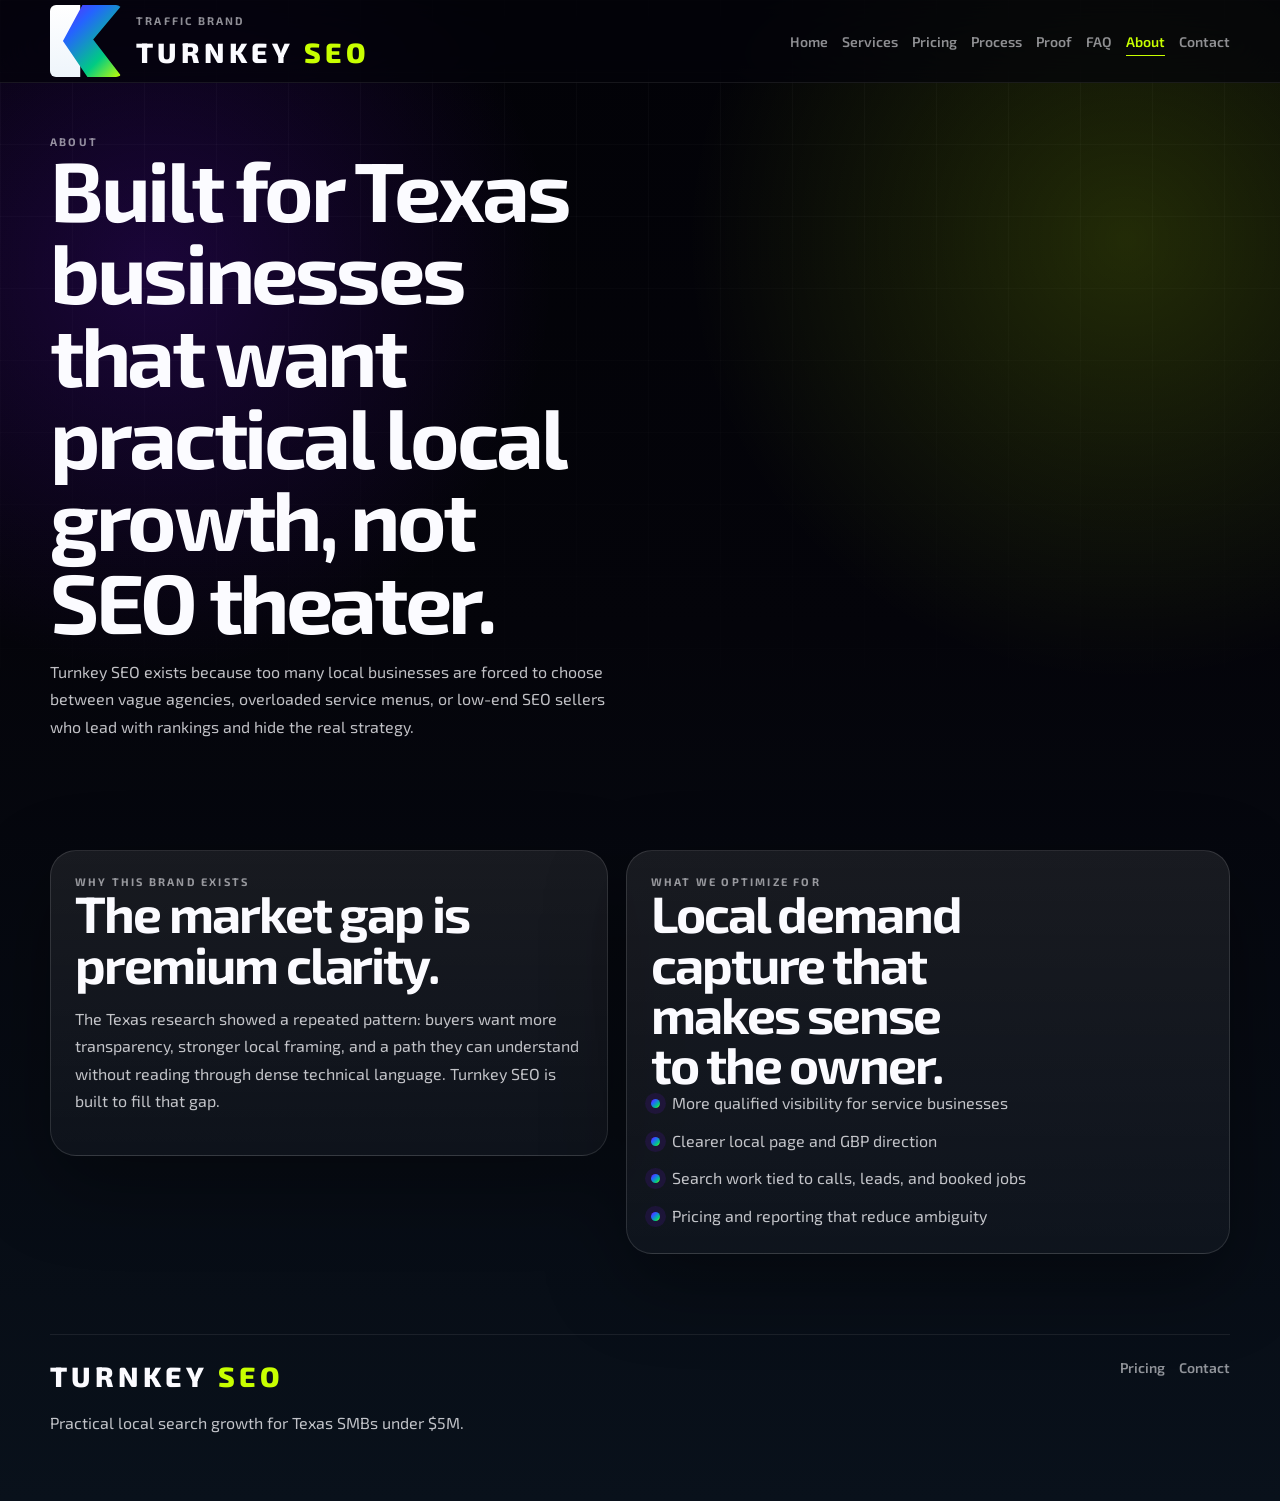
==== about.html @ 5b0d5685 "Expand Turnkey SEO into full research-informed site" ====
<!DOCTYPE html>
<html lang="en">
<head><meta charset="UTF-8"><meta name="viewport" content="width=device-width, initial-scale=1.0"><title>About Turnkey SEO | Built for Texas SMB Growth</title><meta name="description" content="About Turnkey SEO and the local-growth positioning behind its Texas SMB offer."><link rel="preconnect" href="https://fonts.googleapis.com"><link rel="preconnect" href="https://fonts.gstatic.com" crossorigin><link href="https://fonts.googleapis.com/css2?family=Exo+2:wght@300;400;500;600;700;800;900&display=swap" rel="stylesheet"><link rel="stylesheet" href="./styles.css"></head>
<body><div class="page-grid" aria-hidden="true"></div><header class="topbar"><div class="shell topbar-inner"><a class="brand" href="./index.html"><span class="logo-mark"></span><span class="brand-copy"><span class="eyebrow">Traffic Brand</span><span class="wordmark">Turnkey <span>SEO</span></span></span></a><nav class="nav-links"><a href="./index.html">Home</a><a href="./services.html">Services</a><a href="./pricing.html">Pricing</a><a href="./process.html">Process</a><a href="./proof.html">Proof</a><a href="./faq.html">FAQ</a><a class="active" href="./about.html">About</a><a href="./contact.html">Contact</a></nav></div></header>
<main class="shell"><section class="hero hero-compact"><div class="page-intro"><div class="eyebrow">About</div><h1>Built for Texas businesses that want practical local growth, not SEO theater.</h1><p>Turnkey SEO exists because too many local businesses are forced to choose between vague agencies, overloaded service menus, or low-end SEO sellers who lead with rankings and hide the real strategy.</p></div></section><section class="section split"><article class="card"><div class="eyebrow">Why This Brand Exists</div><h2>The market gap is premium clarity.</h2><p>The Texas research showed a repeated pattern: buyers want more transparency, stronger local framing, and a path they can understand without reading through dense technical language. Turnkey SEO is built to fill that gap.</p></article><article class="card"><div class="eyebrow">What We Optimize For</div><h2>Local demand capture that makes sense to the owner.</h2><ul class="check-list"><li>More qualified visibility for service businesses</li><li>Clearer local page and GBP direction</li><li>Search work tied to calls, leads, and booked jobs</li><li>Pricing and reporting that reduce ambiguity</li></ul></article></section></main>
<footer class="foot"><div class="shell foot-shell"><div><div class="wordmark">Turnkey <span>SEO</span></div><p>Practical local search growth for Texas SMBs under $5M.</p></div><div class="foot-links"><a href="./pricing.html">Pricing</a><a href="./contact.html">Contact</a></div></div></footer></body></html>
---- styles.css ----
:root {
  --bg: #04040a;
  --bg-soft: #0b0d17;
  --surface: rgba(11, 10, 19, 0.86);
  --surface-strong: rgba(15, 16, 27, 0.94);
  --border: rgba(255, 255, 255, 0.12);
  --text: #fbfbff;
  --text-soft: rgba(251, 251, 255, 0.76);
  --text-muted: rgba(251, 251, 255, 0.56);
  --accent: #7a11ff;
  --accent-2: #2563ff;
  --accent-3: #c8ff00;
  --gradient: linear-gradient(135deg, #7a11ff 0%, #2563ff 34%, #00cb83 72%, #c8ff00 100%);
  --gradient-soft: linear-gradient(180deg, rgba(255, 255, 255, 0.08), rgba(255, 255, 255, 0.03));
  --shadow: 0 28px 80px rgba(0, 0, 0, 0.36);
  --radius-xl: 32px;
  --radius-lg: 24px;
  --radius-md: 18px;
  --shell: min(1180px, calc(100% - 32px));
}

*,
*::before,
*::after { box-sizing: border-box; }
html { scroll-behavior: smooth; }
body {
  margin: 0;
  font-family: "Exo 2", sans-serif;
  color: var(--text);
  background:
    radial-gradient(circle at 12% 18%, rgba(122, 17, 255, 0.2), transparent 24%),
    radial-gradient(circle at 88% 16%, rgba(200, 255, 0, 0.16), transparent 26%),
    linear-gradient(180deg, #020207 0%, #04040a 42%, #09111b 100%);
  overflow-x: hidden;
}
a { color: inherit; text-decoration: none; }
button,input,select,textarea { font: inherit; }
.page-grid {
  position: fixed; inset: 0; pointer-events: none; z-index: -2;
  background-image: linear-gradient(rgba(255,255,255,.04) 1px, transparent 1px), linear-gradient(90deg, rgba(255,255,255,.04) 1px, transparent 1px);
  background-size: 72px 72px; mask-image: linear-gradient(180deg, rgba(0,0,0,.78), transparent 92%);
}
.shell { width: var(--shell); margin: 0 auto; }
.topbar { position: sticky; top: 0; z-index: 20; backdrop-filter: blur(20px); background: rgba(4,4,10,.72); border-bottom: 1px solid rgba(255,255,255,.08); }
.topbar-inner,.brand,.nav-links,.button-row,.pill-row,.proof-strip,.foot-links,.cta-row,.pricing-summary { display: flex; align-items: center; gap: 14px; flex-wrap: wrap; }
.topbar-inner { justify-content: space-between; min-height: 82px; }
.brand-copy,.section-heading,.hero-copy,.hero-panel,.stack { display: grid; gap: 8px; }
.eyebrow { font-size: 11px; font-weight: 700; letter-spacing: .2em; text-transform: uppercase; color: var(--text-muted); }
.wordmark { font-size: 28px; font-weight: 800; letter-spacing: .16em; text-transform: uppercase; }
.wordmark span,.nav-links a.active,.inline-link,.price-range strong,.estimate-output strong { color: var(--accent-3); }
.logo-mark { width: 72px; height: 72px; position: relative; display: inline-block; }
.logo-mark::before,.logo-mark::after { content: ""; position: absolute; inset: 0; }
.logo-mark::before { clip-path: polygon(0 0, 42% 0, 42% 100%, 0 100%); background: linear-gradient(180deg, #fff, #eef5fb); border-radius: 6px; }
.logo-mark::after { clip-path: polygon(45% 0, 100% 0, 60% 48%, 100% 100%, 52% 100%, 18% 50%); background: var(--gradient); border-radius: 6px; }
.logo-mark.large { width: 118px; height: 118px; }
.nav-links a,.foot-links a { font-size: 14px; font-weight: 600; color: var(--text-muted); transition: color .22s ease; }
.nav-links a:hover,.foot-links a:hover { color: var(--text); }
.nav-links a.active { text-decoration: underline; text-underline-offset: 8px; }
.hero,.section { padding: 52px 0 80px; }
.hero { display: grid; grid-template-columns: minmax(0,1.02fr) minmax(340px,.98fr); gap: 24px; align-items: center; }
h1,h2,h3 { margin: 0; letter-spacing: -.04em; line-height: .98; text-wrap: balance; }
h1 { font-size: clamp(42px, 7vw, 84px); max-width: 11ch; }
h2 { font-size: clamp(30px, 4vw, 54px); max-width: 13ch; }
h3 { font-size: 24px; }
p,li { color: var(--text-soft); line-height: 1.72; }
.btn { min-height: 48px; padding: 0 22px; border-radius: 999px; border: 1px solid transparent; display: inline-flex; align-items: center; justify-content: center; font-weight: 700; transition: transform .25s ease, box-shadow .25s ease, border-color .25s ease; cursor: pointer; }
.btn:hover { transform: translateY(-2px); }
.btn-primary { background: var(--gradient); color: #071109; box-shadow: 0 16px 40px rgba(122,17,255,.24); }
.btn-secondary { background: rgba(255,255,255,.05); border-color: var(--border); }
.pill { min-height: 36px; padding: 0 14px; border-radius: 999px; border: 1px solid var(--border); background: rgba(255,255,255,.04); }
.card,.metric,.quote-card,.faq-item,.estimate-card { background: var(--gradient-soft); border: 1px solid var(--border); border-radius: 26px; box-shadow: var(--shadow); }
.hero-panel,.card,.metric,.quote-card,.estimate-card { padding: 24px; }
.hero-lockup { display: grid; grid-template-columns: auto 1fr; gap: 18px; align-items: center; margin-bottom: 18px; }
.metric-grid,.card-grid,.quote-grid,.proof-grid,.faq-grid,.service-grid { display: grid; grid-template-columns: repeat(3, minmax(0,1fr)); gap: 16px; }
.proof-grid,.faq-grid { grid-template-columns: repeat(2, minmax(0,1fr)); }
.metric strong,.price-range strong { display: block; font-size: 28px; margin: 10px 0; }
.icon { width: 42px; height: 42px; border-radius: 14px; display: grid; place-items: center; background: rgba(122,17,255,.16); border: 1px solid rgba(122,17,255,.3); margin-bottom: 14px; font-weight: 800; }
.split { display: grid; grid-template-columns: minmax(0,.96fr) minmax(0,1.04fr); gap: 18px; align-items: start; }
.list,.check-list { margin: 0; padding-left: 18px; display: grid; gap: 10px; }
.check-list { list-style: none; padding-left: 0; }
.check-list li { display: grid; grid-template-columns: auto 1fr; gap: 12px; align-items: start; }
.check-list li::before { content: ""; width: 9px; height: 9px; border-radius: 50%; background: var(--gradient); margin-top: 10px; box-shadow: 0 0 0 6px rgba(122,17,255,.12); }
.cta { justify-content: space-between; }
.proof-strip { justify-content: space-between; border-top: 1px solid rgba(255,255,255,.08); padding-top: 18px; margin-top: 20px; }
.quote-card.featured { border-color: rgba(200,255,0,.34); box-shadow: 0 24px 70px rgba(200,255,0,.08); }
.price-range { display: grid; gap: 6px; margin: 18px 0; }
.price-range small,.estimate-output small { color: var(--text-muted); }
.estimate-layout { display: grid; grid-template-columns: minmax(0,.96fr) minmax(320px,.84fr); gap: 18px; align-items: start; }
.estimate-form { display: grid; gap: 18px; }
.field-grid { display: grid; grid-template-columns: repeat(2, minmax(0,1fr)); gap: 14px; }
.field,.checkbox-group { display: grid; gap: 8px; }
label { font-size: 13px; font-weight: 600; color: var(--text); }
input,select,textarea { width: 100%; min-height: 48px; border-radius: 16px; border: 1px solid rgba(255,255,255,.14); background: rgba(255,255,255,.05); color: var(--text); padding: 12px 14px; }
textarea { min-height: 120px; resize: vertical; }
.checkbox-grid { display: grid; grid-template-columns: repeat(2, minmax(0,1fr)); gap: 10px; }
.checkbox-pill { display: flex; align-items: center; gap: 10px; padding: 12px 14px; border-radius: 16px; border: 1px solid rgba(255,255,255,.12); background: rgba(255,255,255,.04); }
.checkbox-pill input { width: auto; min-height: auto; margin: 0; }
.estimate-output { display: grid; gap: 18px; position: sticky; top: 108px; }
.estimate-figure { font-size: clamp(36px, 5vw, 52px); font-weight: 900; line-height: .94; color: var(--accent-3); }
.estimate-note,.contact-note { color: var(--text-muted); font-size: 14px; }
.faq-item { padding: 0; overflow: hidden; }
.faq-item summary { list-style: none; cursor: pointer; padding: 22px; font-weight: 700; }
.faq-item summary::-webkit-details-marker { display: none; }
.faq-item p { padding: 0 22px 22px; margin: 0; }
.hero-compact { padding-bottom: 42px; }
.page-intro { max-width: 66ch; }
.contact-card { display: grid; gap: 14px; }
.foot { padding: 0 0 48px; }
.foot-shell { border-top: 1px solid rgba(255,255,255,.08); padding-top: 24px; display: flex; justify-content: space-between; gap: 20px; align-items: flex-start; }
@media (max-width: 980px) {
  .hero,.split,.estimate-layout,.metric-grid,.card-grid,.quote-grid,.proof-grid,.faq-grid,.service-grid { grid-template-columns: 1fr; }
  .estimate-output,.topbar-inner,.cta,.foot-shell { position: static; flex-direction: column; align-items: stretch; }
}
@media (max-width: 720px) {
  :root { --shell: min(100% - 22px, 100% - 22px); }
  .hero,.section { padding: 28px 0 56px; }
  .topbar-inner { min-height: auto; padding: 14px 0; }
  .button-row,.pill-row,.nav-links,.pricing-summary { display: grid; grid-template-columns: 1fr; }
  .field-grid,.checkbox-grid { grid-template-columns: 1fr; }
  .btn { width: 100%; }
  h1 { font-size: clamp(34px, 12vw, 52px); }
  h2 { font-size: clamp(28px, 10vw, 40px); }
}
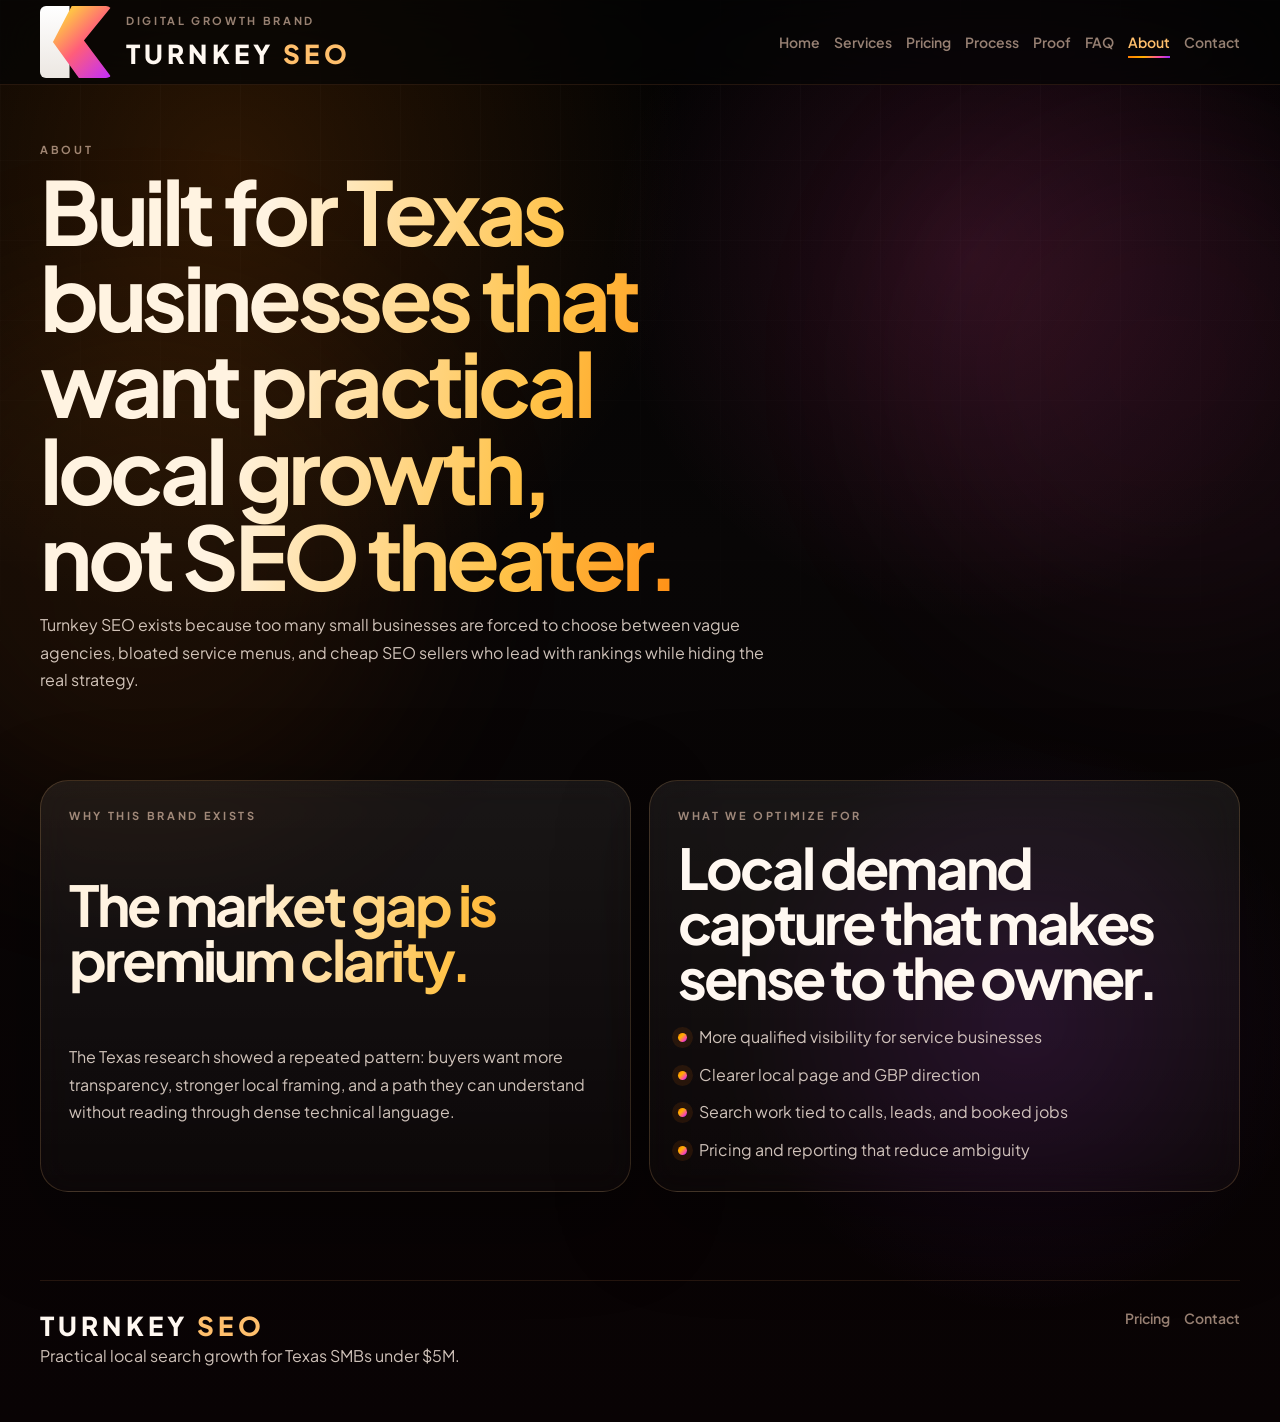
==== commit b5624123: "Redesign Turnkey SEO site experience" ====
--- a/about.html
+++ b/about.html
@@ -1,6 +1,82 @@
 <!DOCTYPE html>
 <html lang="en">
-<head><meta charset="UTF-8"><meta name="viewport" content="width=device-width, initial-scale=1.0"><title>About Turnkey SEO | Built for Texas SMB Growth</title><meta name="description" content="About Turnkey SEO and the local-growth positioning behind its Texas SMB offer."><link rel="preconnect" href="https://fonts.googleapis.com"><link rel="preconnect" href="https://fonts.gstatic.com" crossorigin><link href="https://fonts.googleapis.com/css2?family=Exo+2:wght@300;400;500;600;700;800;900&display=swap" rel="stylesheet"><link rel="stylesheet" href="./styles.css"></head>
-<body><div class="page-grid" aria-hidden="true"></div><header class="topbar"><div class="shell topbar-inner"><a class="brand" href="./index.html"><span class="logo-mark"></span><span class="brand-copy"><span class="eyebrow">Traffic Brand</span><span class="wordmark">Turnkey <span>SEO</span></span></span></a><nav class="nav-links"><a href="./index.html">Home</a><a href="./services.html">Services</a><a href="./pricing.html">Pricing</a><a href="./process.html">Process</a><a href="./proof.html">Proof</a><a href="./faq.html">FAQ</a><a class="active" href="./about.html">About</a><a href="./contact.html">Contact</a></nav></div></header>
-<main class="shell"><section class="hero hero-compact"><div class="page-intro"><div class="eyebrow">About</div><h1>Built for Texas businesses that want practical local growth, not SEO theater.</h1><p>Turnkey SEO exists because too many local businesses are forced to choose between vague agencies, overloaded service menus, or low-end SEO sellers who lead with rankings and hide the real strategy.</p></div></section><section class="section split"><article class="card"><div class="eyebrow">Why This Brand Exists</div><h2>The market gap is premium clarity.</h2><p>The Texas research showed a repeated pattern: buyers want more transparency, stronger local framing, and a path they can understand without reading through dense technical language. Turnkey SEO is built to fill that gap.</p></article><article class="card"><div class="eyebrow">What We Optimize For</div><h2>Local demand capture that makes sense to the owner.</h2><ul class="check-list"><li>More qualified visibility for service businesses</li><li>Clearer local page and GBP direction</li><li>Search work tied to calls, leads, and booked jobs</li><li>Pricing and reporting that reduce ambiguity</li></ul></article></section></main>
-<footer class="foot"><div class="shell foot-shell"><div><div class="wordmark">Turnkey <span>SEO</span></div><p>Practical local search growth for Texas SMBs under $5M.</p></div><div class="foot-links"><a href="./pricing.html">Pricing</a><a href="./contact.html">Contact</a></div></div></footer></body></html>
+<head>
+  <meta charset="UTF-8">
+  <meta name="viewport" content="width=device-width, initial-scale=1.0">
+  <title>About Turnkey SEO | Built for Texas SMB Growth</title>
+  <meta name="description" content="About Turnkey SEO and the local-growth positioning behind its Texas SMB offer.">
+  <link rel="preconnect" href="https://fonts.googleapis.com">
+  <link rel="preconnect" href="https://fonts.gstatic.com" crossorigin>
+  <link href="https://fonts.googleapis.com/css2?family=Plus+Jakarta+Sans:wght@300;400;500;600;700;800&display=swap" rel="stylesheet">
+  <link rel="stylesheet" href="./styles.css">
+</head>
+<body>
+  <div class="page-grid" aria-hidden="true"></div>
+  <header class="topbar">
+    <div class="shell topbar-inner">
+      <a class="brand" href="./index.html">
+        <span class="logo-mark" aria-hidden="true"></span>
+        <span class="brand-copy">
+          <span class="eyebrow">Digital Growth Brand</span>
+          <span class="wordmark">Turnkey <span>SEO</span></span>
+        </span>
+      </a>
+      <nav class="nav-links">
+        <a href="./index.html">Home</a>
+        <a href="./services.html">Services</a>
+        <a href="./pricing.html">Pricing</a>
+        <a href="./process.html">Process</a>
+        <a href="./proof.html">Proof</a>
+        <a href="./faq.html">FAQ</a>
+        <a class="active" href="./about.html">About</a>
+        <a href="./contact.html">Contact</a>
+      </nav>
+    </div>
+  </header>
+
+  <main class="shell">
+    <section class="hero hero-compact">
+      <div class="page-intro reveal">
+        <div class="eyebrow">About</div>
+        <h1 class="shimmer-text">Built for Texas businesses that want practical local growth, not SEO theater.</h1>
+        <p>Turnkey SEO exists because too many small businesses are forced to choose between vague agencies, bloated service menus, and cheap SEO sellers who lead with rankings while hiding the real strategy.</p>
+      </div>
+    </section>
+
+    <section class="section">
+      <div class="insight-band">
+        <article class="story-panel glow-card reveal">
+          <div class="eyebrow">Why this brand exists</div>
+          <h2 class="shimmer-text">The market gap is premium clarity.</h2>
+          <p>The Texas research showed a repeated pattern: buyers want more transparency, stronger local framing, and a path they can understand without reading through dense technical language.</p>
+        </article>
+        <article class="story-panel glow-card reveal">
+          <div class="eyebrow">What we optimize for</div>
+          <h2>Local demand capture that makes sense to the owner.</h2>
+          <ul class="check-list">
+            <li>More qualified visibility for service businesses</li>
+            <li>Clearer local page and GBP direction</li>
+            <li>Search work tied to calls, leads, and booked jobs</li>
+            <li>Pricing and reporting that reduce ambiguity</li>
+          </ul>
+        </article>
+      </div>
+    </section>
+  </main>
+
+  <footer class="foot">
+    <div class="shell foot-shell">
+      <div>
+        <div class="wordmark">Turnkey <span>SEO</span></div>
+        <p>Practical local search growth for Texas SMBs under $5M.</p>
+      </div>
+      <div class="foot-links">
+        <a href="./pricing.html">Pricing</a>
+        <a href="./contact.html">Contact</a>
+      </div>
+    </div>
+  </footer>
+
+  <script src="./app.js"></script>
+</body>
+</html>
--- a/styles.css
+++ b/styles.css
@@ -1,123 +1,975 @@
 :root {
-  --bg: #04040a;
-  --bg-soft: #0b0d17;
-  --surface: rgba(11, 10, 19, 0.86);
-  --surface-strong: rgba(15, 16, 27, 0.94);
-  --border: rgba(255, 255, 255, 0.12);
-  --text: #fbfbff;
-  --text-soft: rgba(251, 251, 255, 0.76);
-  --text-muted: rgba(251, 251, 255, 0.56);
-  --accent: #7a11ff;
-  --accent-2: #2563ff;
-  --accent-3: #c8ff00;
-  --gradient: linear-gradient(135deg, #7a11ff 0%, #2563ff 34%, #00cb83 72%, #c8ff00 100%);
-  --gradient-soft: linear-gradient(180deg, rgba(255, 255, 255, 0.08), rgba(255, 255, 255, 0.03));
-  --shadow: 0 28px 80px rgba(0, 0, 0, 0.36);
-  --radius-xl: 32px;
+  --bg: #050505;
+  --bg-soft: #0d0a08;
+  --surface: rgba(17, 11, 10, 0.78);
+  --surface-strong: rgba(23, 13, 10, 0.92);
+  --surface-soft: rgba(255, 255, 255, 0.035);
+  --border: rgba(255, 191, 122, 0.18);
+  --border-strong: rgba(255, 145, 56, 0.4);
+  --text: #fff8f1;
+  --text-soft: rgba(255, 240, 229, 0.8);
+  --text-muted: rgba(255, 219, 194, 0.58);
+  --orange: #ff7a00;
+  --gold: #ffc247;
+  --coral: #ff6a3d;
+  --pink: #ff4da6;
+  --magenta: #bf2dff;
+  --glow: rgba(255, 122, 0, 0.28);
+  --gradient-main: linear-gradient(135deg, #ff7a00 0%, #ffc247 25%, #ff5d7a 56%, #bf2dff 100%);
+  --gradient-hot: linear-gradient(135deg, #ff7a00 0%, #ffb000 38%, #ff4da6 72%, #9229ff 100%);
+  --gradient-surface: linear-gradient(180deg, rgba(255, 255, 255, 0.07), rgba(255, 255, 255, 0.02));
+  --shell: min(1200px, calc(100% - 40px));
+  --shadow: 0 28px 90px rgba(0, 0, 0, 0.38);
+  --radius-xl: 34px;
   --radius-lg: 24px;
   --radius-md: 18px;
-  --shell: min(1180px, calc(100% - 32px));
 }
 
 *,
 *::before,
-*::after { box-sizing: border-box; }
-html { scroll-behavior: smooth; }
+*::after {
+  box-sizing: border-box;
+}
+
+html {
+  scroll-behavior: smooth;
+}
+
 body {
   margin: 0;
-  font-family: "Exo 2", sans-serif;
+  font-family: "Plus Jakarta Sans", sans-serif;
   color: var(--text);
   background:
-    radial-gradient(circle at 12% 18%, rgba(122, 17, 255, 0.2), transparent 24%),
-    radial-gradient(circle at 88% 16%, rgba(200, 255, 0, 0.16), transparent 26%),
-    linear-gradient(180deg, #020207 0%, #04040a 42%, #09111b 100%);
+    radial-gradient(circle at 18% 12%, rgba(255, 122, 0, 0.16), transparent 28%),
+    radial-gradient(circle at 76% 18%, rgba(255, 77, 166, 0.14), transparent 24%),
+    radial-gradient(circle at 80% 72%, rgba(191, 45, 255, 0.12), transparent 20%),
+    linear-gradient(180deg, #020202 0%, #080606 38%, #090304 100%);
   overflow-x: hidden;
 }
-a { color: inherit; text-decoration: none; }
-button,input,select,textarea { font: inherit; }
+
+body::before,
+body::after {
+  content: "";
+  position: fixed;
+  inset: auto;
+  width: 34rem;
+  height: 34rem;
+  border-radius: 50%;
+  filter: blur(95px);
+  pointer-events: none;
+  z-index: -3;
+  opacity: 0.35;
+}
+
+body::before {
+  left: -8rem;
+  top: 18rem;
+  background: rgba(255, 122, 0, 0.22);
+  animation: driftOrb 16s ease-in-out infinite alternate;
+}
+
+body::after {
+  right: -10rem;
+  top: 6rem;
+  background: rgba(255, 77, 166, 0.18);
+  animation: driftOrb 18s ease-in-out infinite alternate-reverse;
+}
+
+a {
+  color: inherit;
+  text-decoration: none;
+}
+
+button,
+input,
+select,
+textarea {
+  font: inherit;
+}
+
 .page-grid {
-  position: fixed; inset: 0; pointer-events: none; z-index: -2;
-  background-image: linear-gradient(rgba(255,255,255,.04) 1px, transparent 1px), linear-gradient(90deg, rgba(255,255,255,.04) 1px, transparent 1px);
-  background-size: 72px 72px; mask-image: linear-gradient(180deg, rgba(0,0,0,.78), transparent 92%);
-}
-.shell { width: var(--shell); margin: 0 auto; }
-.topbar { position: sticky; top: 0; z-index: 20; backdrop-filter: blur(20px); background: rgba(4,4,10,.72); border-bottom: 1px solid rgba(255,255,255,.08); }
-.topbar-inner,.brand,.nav-links,.button-row,.pill-row,.proof-strip,.foot-links,.cta-row,.pricing-summary { display: flex; align-items: center; gap: 14px; flex-wrap: wrap; }
-.topbar-inner { justify-content: space-between; min-height: 82px; }
-.brand-copy,.section-heading,.hero-copy,.hero-panel,.stack { display: grid; gap: 8px; }
-.eyebrow { font-size: 11px; font-weight: 700; letter-spacing: .2em; text-transform: uppercase; color: var(--text-muted); }
-.wordmark { font-size: 28px; font-weight: 800; letter-spacing: .16em; text-transform: uppercase; }
-.wordmark span,.nav-links a.active,.inline-link,.price-range strong,.estimate-output strong { color: var(--accent-3); }
-.logo-mark { width: 72px; height: 72px; position: relative; display: inline-block; }
-.logo-mark::before,.logo-mark::after { content: ""; position: absolute; inset: 0; }
-.logo-mark::before { clip-path: polygon(0 0, 42% 0, 42% 100%, 0 100%); background: linear-gradient(180deg, #fff, #eef5fb); border-radius: 6px; }
-.logo-mark::after { clip-path: polygon(45% 0, 100% 0, 60% 48%, 100% 100%, 52% 100%, 18% 50%); background: var(--gradient); border-radius: 6px; }
-.logo-mark.large { width: 118px; height: 118px; }
-.nav-links a,.foot-links a { font-size: 14px; font-weight: 600; color: var(--text-muted); transition: color .22s ease; }
-.nav-links a:hover,.foot-links a:hover { color: var(--text); }
-.nav-links a.active { text-decoration: underline; text-underline-offset: 8px; }
-.hero,.section { padding: 52px 0 80px; }
-.hero { display: grid; grid-template-columns: minmax(0,1.02fr) minmax(340px,.98fr); gap: 24px; align-items: center; }
-h1,h2,h3 { margin: 0; letter-spacing: -.04em; line-height: .98; text-wrap: balance; }
-h1 { font-size: clamp(42px, 7vw, 84px); max-width: 11ch; }
-h2 { font-size: clamp(30px, 4vw, 54px); max-width: 13ch; }
-h3 { font-size: 24px; }
-p,li { color: var(--text-soft); line-height: 1.72; }
-.btn { min-height: 48px; padding: 0 22px; border-radius: 999px; border: 1px solid transparent; display: inline-flex; align-items: center; justify-content: center; font-weight: 700; transition: transform .25s ease, box-shadow .25s ease, border-color .25s ease; cursor: pointer; }
-.btn:hover { transform: translateY(-2px); }
-.btn-primary { background: var(--gradient); color: #071109; box-shadow: 0 16px 40px rgba(122,17,255,.24); }
-.btn-secondary { background: rgba(255,255,255,.05); border-color: var(--border); }
-.pill { min-height: 36px; padding: 0 14px; border-radius: 999px; border: 1px solid var(--border); background: rgba(255,255,255,.04); }
-.card,.metric,.quote-card,.faq-item,.estimate-card { background: var(--gradient-soft); border: 1px solid var(--border); border-radius: 26px; box-shadow: var(--shadow); }
-.hero-panel,.card,.metric,.quote-card,.estimate-card { padding: 24px; }
-.hero-lockup { display: grid; grid-template-columns: auto 1fr; gap: 18px; align-items: center; margin-bottom: 18px; }
-.metric-grid,.card-grid,.quote-grid,.proof-grid,.faq-grid,.service-grid { display: grid; grid-template-columns: repeat(3, minmax(0,1fr)); gap: 16px; }
-.proof-grid,.faq-grid { grid-template-columns: repeat(2, minmax(0,1fr)); }
-.metric strong,.price-range strong { display: block; font-size: 28px; margin: 10px 0; }
-.icon { width: 42px; height: 42px; border-radius: 14px; display: grid; place-items: center; background: rgba(122,17,255,.16); border: 1px solid rgba(122,17,255,.3); margin-bottom: 14px; font-weight: 800; }
-.split { display: grid; grid-template-columns: minmax(0,.96fr) minmax(0,1.04fr); gap: 18px; align-items: start; }
-.list,.check-list { margin: 0; padding-left: 18px; display: grid; gap: 10px; }
-.check-list { list-style: none; padding-left: 0; }
-.check-list li { display: grid; grid-template-columns: auto 1fr; gap: 12px; align-items: start; }
-.check-list li::before { content: ""; width: 9px; height: 9px; border-radius: 50%; background: var(--gradient); margin-top: 10px; box-shadow: 0 0 0 6px rgba(122,17,255,.12); }
-.cta { justify-content: space-between; }
-.proof-strip { justify-content: space-between; border-top: 1px solid rgba(255,255,255,.08); padding-top: 18px; margin-top: 20px; }
-.quote-card.featured { border-color: rgba(200,255,0,.34); box-shadow: 0 24px 70px rgba(200,255,0,.08); }
-.price-range { display: grid; gap: 6px; margin: 18px 0; }
-.price-range small,.estimate-output small { color: var(--text-muted); }
-.estimate-layout { display: grid; grid-template-columns: minmax(0,.96fr) minmax(320px,.84fr); gap: 18px; align-items: start; }
-.estimate-form { display: grid; gap: 18px; }
-.field-grid { display: grid; grid-template-columns: repeat(2, minmax(0,1fr)); gap: 14px; }
-.field,.checkbox-group { display: grid; gap: 8px; }
-label { font-size: 13px; font-weight: 600; color: var(--text); }
-input,select,textarea { width: 100%; min-height: 48px; border-radius: 16px; border: 1px solid rgba(255,255,255,.14); background: rgba(255,255,255,.05); color: var(--text); padding: 12px 14px; }
-textarea { min-height: 120px; resize: vertical; }
-.checkbox-grid { display: grid; grid-template-columns: repeat(2, minmax(0,1fr)); gap: 10px; }
-.checkbox-pill { display: flex; align-items: center; gap: 10px; padding: 12px 14px; border-radius: 16px; border: 1px solid rgba(255,255,255,.12); background: rgba(255,255,255,.04); }
-.checkbox-pill input { width: auto; min-height: auto; margin: 0; }
-.estimate-output { display: grid; gap: 18px; position: sticky; top: 108px; }
-.estimate-figure { font-size: clamp(36px, 5vw, 52px); font-weight: 900; line-height: .94; color: var(--accent-3); }
-.estimate-note,.contact-note { color: var(--text-muted); font-size: 14px; }
-.faq-item { padding: 0; overflow: hidden; }
-.faq-item summary { list-style: none; cursor: pointer; padding: 22px; font-weight: 700; }
-.faq-item summary::-webkit-details-marker { display: none; }
-.faq-item p { padding: 0 22px 22px; margin: 0; }
-.hero-compact { padding-bottom: 42px; }
-.page-intro { max-width: 66ch; }
-.contact-card { display: grid; gap: 14px; }
-.foot { padding: 0 0 48px; }
-.foot-shell { border-top: 1px solid rgba(255,255,255,.08); padding-top: 24px; display: flex; justify-content: space-between; gap: 20px; align-items: flex-start; }
-@media (max-width: 980px) {
-  .hero,.split,.estimate-layout,.metric-grid,.card-grid,.quote-grid,.proof-grid,.faq-grid,.service-grid { grid-template-columns: 1fr; }
-  .estimate-output,.topbar-inner,.cta,.foot-shell { position: static; flex-direction: column; align-items: stretch; }
-}
+  position: fixed;
+  inset: 0;
+  pointer-events: none;
+  z-index: -2;
+  background-image:
+    linear-gradient(rgba(255, 255, 255, 0.025) 1px, transparent 1px),
+    linear-gradient(90deg, rgba(255, 255, 255, 0.025) 1px, transparent 1px);
+  background-size: 80px 80px;
+  mask-image: linear-gradient(180deg, rgba(0, 0, 0, 0.85), transparent 95%);
+}
+
+.shell {
+  width: var(--shell);
+  margin: 0 auto;
+}
+
+.topbar {
+  position: sticky;
+  top: 0;
+  z-index: 30;
+  backdrop-filter: blur(22px);
+  background: rgba(5, 5, 5, 0.72);
+  border-bottom: 1px solid rgba(255, 149, 86, 0.12);
+}
+
+.topbar-inner,
+.brand,
+.nav-links,
+.button-row,
+.hero-badges,
+.foot-links,
+.cta-row,
+.story-stats,
+.compare-line,
+.contact-actions {
+  display: flex;
+  align-items: center;
+  gap: 14px;
+  flex-wrap: wrap;
+}
+
+.topbar-inner {
+  justify-content: space-between;
+  min-height: 84px;
+}
+
+.brand-copy,
+.hero-copy,
+.hero-aside,
+.section-heading,
+.story-copy,
+.cta-copy,
+.stack {
+  display: grid;
+  gap: 10px;
+}
+
+.eyebrow {
+  font-size: 11px;
+  font-weight: 700;
+  letter-spacing: 0.24em;
+  text-transform: uppercase;
+  color: var(--text-muted);
+}
+
+.wordmark {
+  font-size: 26px;
+  font-weight: 800;
+  letter-spacing: 0.16em;
+  text-transform: uppercase;
+}
+
+.wordmark span,
+.inline-link,
+.nav-links a.active,
+.text-hot {
+  color: #ffbf6c;
+}
+
+.logo-mark {
+  width: 72px;
+  height: 72px;
+  position: relative;
+  display: inline-block;
+  flex: 0 0 auto;
+}
+
+.logo-mark::before,
+.logo-mark::after {
+  content: "";
+  position: absolute;
+  inset: 0;
+}
+
+.logo-mark::before {
+  clip-path: polygon(0 0, 41% 0, 41% 100%, 0 100%);
+  background: linear-gradient(180deg, #ffffff, #ece7e2);
+  border-radius: 6px;
+}
+
+.logo-mark::after {
+  clip-path: polygon(44% 0, 100% 0, 61% 48%, 100% 100%, 54% 100%, 18% 50%);
+  background: var(--gradient-main);
+  border-radius: 6px;
+}
+
+.logo-mark.large {
+  width: 130px;
+  height: 130px;
+}
+
+.nav-links a,
+.foot-links a {
+  position: relative;
+  font-size: 14px;
+  font-weight: 600;
+  color: var(--text-muted);
+  transition: color 0.2s ease;
+}
+
+.nav-links a::after,
+.foot-links a::after {
+  content: "";
+  position: absolute;
+  left: 0;
+  bottom: -7px;
+  width: 100%;
+  height: 2px;
+  background: var(--gradient-hot);
+  transform: scaleX(0);
+  transform-origin: left;
+  transition: transform 0.24s ease;
+}
+
+.nav-links a:hover,
+.foot-links a:hover {
+  color: var(--text);
+}
+
+.nav-links a:hover::after,
+.nav-links a.active::after,
+.foot-links a:hover::after {
+  transform: scaleX(1);
+}
+
+.hero,
+.section {
+  padding: 58px 0 88px;
+}
+
+.hero {
+  position: relative;
+  display: grid;
+  grid-template-columns: minmax(0, 1.08fr) minmax(320px, 0.92fr);
+  gap: 28px;
+  align-items: center;
+}
+
+.hero::before,
+.hero::after {
+  content: "";
+  position: absolute;
+  pointer-events: none;
+}
+
+body.home-page .hero::before {
+  left: -12%;
+  right: -2%;
+  bottom: -2rem;
+  top: 6%;
+  background:
+    radial-gradient(circle at 68% 36%, rgba(255, 208, 132, 0.9), transparent 8%),
+    linear-gradient(90deg, transparent 0%, rgba(255, 122, 0, 0.18) 18%, rgba(255, 122, 0, 0.9) 44%, rgba(255, 194, 71, 0.98) 50%, rgba(255, 77, 166, 0.66) 72%, transparent 100%);
+  clip-path: polygon(0 88%, 48% 77%, 65% 56%, 74% 38%, 82% 20%, 92% 4%, 100% 0, 94% 13%, 84% 27%, 76% 42%, 68% 58%, 51% 79%, 0 92%);
+  filter: blur(1px) saturate(1.25);
+  opacity: 0.92;
+  animation: arrowPulse 8s ease-in-out infinite;
+}
+
+body.home-page .hero::after {
+  left: -6%;
+  right: 0;
+  bottom: -0.5rem;
+  top: 16%;
+  background:
+    repeating-radial-gradient(circle at 68% 38%, rgba(255, 122, 0, 0.25) 0 1px, transparent 1px 16px),
+    linear-gradient(90deg, transparent 8%, rgba(255, 122, 0, 0.18) 35%, rgba(255, 77, 166, 0.26) 63%, transparent 86%);
+  clip-path: polygon(0 88%, 48% 77%, 65% 56%, 74% 38%, 82% 20%, 92% 4%, 100% 0, 93% 14%, 83% 28%, 74% 43%, 66% 58%, 50% 79%, 0 92%);
+  filter: blur(8px);
+  opacity: 0.68;
+  animation: waveFloat 12s ease-in-out infinite alternate;
+}
+
+.hero-copy {
+  position: relative;
+  z-index: 1;
+}
+
+.hero-copy p,
+.page-intro p,
+.section-heading p,
+.story-copy p,
+.contact-note,
+.footer-note,
+.estimate-note {
+  max-width: 62ch;
+}
+
+h1,
+h2,
+h3 {
+  margin: 0;
+  letter-spacing: -0.05em;
+  line-height: 0.98;
+  text-wrap: balance;
+}
+
+h1 {
+  font-size: clamp(46px, 7vw, 88px);
+  max-width: 11ch;
+}
+
+h2 {
+  font-size: clamp(30px, 4.4vw, 58px);
+  max-width: 13ch;
+}
+
+h3 {
+  font-size: clamp(22px, 2vw, 30px);
+}
+
+p,
+li {
+  margin: 0;
+  color: var(--text-soft);
+  line-height: 1.72;
+}
+
+.shimmer-text {
+  background: linear-gradient(100deg, #fff3e1 15%, #ffc247 34%, #ff7a00 50%, #ff5ba8 68%, #fff0dc 82%);
+  background-size: 220% auto;
+  color: transparent;
+  -webkit-background-clip: text;
+  background-clip: text;
+  animation: shimmer 7s linear infinite;
+}
+
+.btn {
+  min-height: 50px;
+  padding: 0 22px;
+  border-radius: 999px;
+  border: 1px solid transparent;
+  display: inline-flex;
+  align-items: center;
+  justify-content: center;
+  gap: 10px;
+  font-weight: 700;
+  transition: transform 0.24s ease, box-shadow 0.24s ease, border-color 0.24s ease, background 0.24s ease;
+  cursor: pointer;
+}
+
+.btn:hover {
+  transform: translateY(-2px) scale(1.01);
+}
+
+.btn-primary {
+  background: var(--gradient-hot);
+  color: #160802;
+  box-shadow: 0 18px 42px rgba(255, 122, 0, 0.26);
+}
+
+.btn-secondary {
+  background: rgba(255, 255, 255, 0.04);
+  border-color: var(--border);
+}
+
+.badge,
+.pill {
+  min-height: 38px;
+  padding: 0 14px;
+  border-radius: 999px;
+  display: inline-flex;
+  align-items: center;
+  gap: 10px;
+  border: 1px solid rgba(255, 185, 116, 0.18);
+  background: rgba(255, 255, 255, 0.04);
+  color: var(--text-soft);
+}
+
+.badge-dot {
+  width: 8px;
+  height: 8px;
+  border-radius: 50%;
+  background: var(--gradient-hot);
+  box-shadow: 0 0 0 7px rgba(255, 122, 0, 0.12);
+}
+
+.surface,
+.card,
+.metric,
+.quote-card,
+.estimate-card,
+.faq-item,
+.timeline-step,
+.story-panel,
+.band,
+.process-panel,
+.service-highlight,
+.cta {
+  position: relative;
+  overflow: hidden;
+  background: var(--gradient-surface);
+  border: 1px solid var(--border);
+  border-radius: 28px;
+  box-shadow: var(--shadow);
+  backdrop-filter: blur(16px);
+}
+
+.surface::before,
+.card::before,
+.metric::before,
+.quote-card::before,
+.estimate-card::before,
+.faq-item::before,
+.timeline-step::before,
+.story-panel::before,
+.band::before,
+.process-panel::before,
+.service-highlight::before,
+.cta::before {
+  content: "";
+  position: absolute;
+  inset: var(--my, 50%) auto auto var(--mx, 50%);
+  width: 15rem;
+  height: 15rem;
+  transform: translate(-50%, -50%);
+  background: radial-gradient(circle, rgba(255, 122, 0, 0.18), rgba(255, 77, 166, 0.08) 40%, transparent 72%);
+  opacity: 0;
+  transition: opacity 0.28s ease;
+  pointer-events: none;
+}
+
+.glow-card:hover::before,
+.glow-card:focus-within::before {
+  opacity: 1;
+}
+
+.hero-aside,
+.card,
+.metric,
+.quote-card,
+.estimate-card,
+.timeline-step,
+.story-panel,
+.band,
+.process-panel,
+.service-highlight,
+.cta {
+  padding: 28px;
+}
+
+.hero-aside {
+  min-height: 100%;
+}
+
+.hero-frame {
+  display: grid;
+  gap: 22px;
+}
+
+.hero-lockup {
+  display: grid;
+  grid-template-columns: auto 1fr;
+  gap: 18px;
+  align-items: center;
+}
+
+.hero-grid,
+.stat-grid,
+.service-columns,
+.proof-grid,
+.quote-grid,
+.faq-grid,
+.contact-grid,
+.split-grid {
+  display: grid;
+  gap: 18px;
+}
+
+.hero-grid {
+  grid-template-columns: repeat(3, minmax(0, 1fr));
+}
+
+.stat-grid {
+  grid-template-columns: repeat(3, minmax(0, 1fr));
+}
+
+.service-columns {
+  grid-template-columns: repeat(3, minmax(0, 1fr));
+}
+
+.proof-grid {
+  grid-template-columns: repeat(2, minmax(0, 1fr));
+}
+
+.quote-grid {
+  grid-template-columns: repeat(3, minmax(0, 1fr));
+}
+
+.split-grid {
+  grid-template-columns: minmax(0, 1.02fr) minmax(0, 0.98fr);
+  align-items: start;
+}
+
+.metric strong,
+.price-range strong,
+.estimate-figure {
+  display: block;
+  font-size: clamp(32px, 4vw, 48px);
+  line-height: 0.96;
+  margin: 10px 0;
+}
+
+.micro-label {
+  font-size: 12px;
+  font-weight: 700;
+  letter-spacing: 0.14em;
+  text-transform: uppercase;
+  color: var(--text-muted);
+}
+
+.section-heading {
+  margin-bottom: 24px;
+}
+
+.section-kicker {
+  display: grid;
+  gap: 14px;
+}
+
+.story-panel {
+  display: grid;
+  gap: 18px;
+}
+
+.story-panel strong {
+  font-size: 20px;
+}
+
+.story-stats {
+  gap: 16px;
+}
+
+.story-stats span {
+  color: var(--text-muted);
+}
+
+.compare-line {
+  justify-content: space-between;
+  padding: 18px 20px;
+  border-radius: 22px;
+  border: 1px solid rgba(255, 174, 111, 0.14);
+  background: rgba(255, 255, 255, 0.025);
+}
+
+.compare-line strong {
+  font-size: 18px;
+}
+
+.package-track,
+.timeline {
+  display: grid;
+  gap: 18px;
+}
+
+.timeline {
+  grid-template-columns: repeat(3, minmax(0, 1fr));
+}
+
+.timeline-step {
+  display: grid;
+  gap: 12px;
+}
+
+.step-number,
+.icon {
+  width: 44px;
+  height: 44px;
+  border-radius: 14px;
+  display: grid;
+  place-items: center;
+  font-weight: 800;
+  color: #160802;
+  background: var(--gradient-hot);
+  box-shadow: 0 12px 26px rgba(255, 122, 0, 0.24);
+}
+
+.icon {
+  margin-bottom: 6px;
+}
+
+.package-row {
+  display: grid;
+  grid-template-columns: 1.15fr repeat(3, minmax(0, 1fr));
+  gap: 14px;
+  align-items: stretch;
+}
+
+.package-intro {
+  padding: 12px 0;
+}
+
+.package-card {
+  padding: 24px;
+  border-radius: 24px;
+  border: 1px solid rgba(255, 188, 127, 0.16);
+  background: rgba(255, 255, 255, 0.03);
+  box-shadow: inset 0 1px 0 rgba(255, 255, 255, 0.06);
+}
+
+.package-card.featured {
+  border-color: var(--border-strong);
+  background: linear-gradient(180deg, rgba(255, 137, 58, 0.14), rgba(255, 255, 255, 0.04));
+}
+
+.package-card h3,
+.quote-card h3,
+.service-highlight h3,
+.process-panel h3,
+.timeline-step h3 {
+  margin-bottom: 10px;
+}
+
+.list,
+.check-list {
+  margin: 0;
+  padding-left: 18px;
+  display: grid;
+  gap: 10px;
+}
+
+.check-list {
+  list-style: none;
+  padding-left: 0;
+}
+
+.check-list li {
+  display: grid;
+  grid-template-columns: auto 1fr;
+  gap: 12px;
+  align-items: start;
+}
+
+.check-list li::before {
+  content: "";
+  width: 9px;
+  height: 9px;
+  border-radius: 50%;
+  background: var(--gradient-hot);
+  margin-top: 10px;
+  box-shadow: 0 0 0 6px rgba(255, 122, 0, 0.1);
+}
+
+.feature-band,
+.insight-band,
+.contact-band {
+  display: grid;
+  gap: 18px;
+}
+
+.feature-band {
+  grid-template-columns: minmax(0, 1.1fr) minmax(0, 0.9fr);
+}
+
+.insight-band {
+  grid-template-columns: minmax(0, 1fr) minmax(0, 1fr);
+}
+
+.contact-band {
+  grid-template-columns: minmax(0, 0.86fr) minmax(0, 1.14fr);
+}
+
+.quote-card.featured {
+  border-color: rgba(255, 151, 80, 0.42);
+}
+
+.price-range {
+  display: grid;
+  gap: 6px;
+  margin: 18px 0;
+}
+
+.price-range small,
+.estimate-output small {
+  color: var(--text-muted);
+}
+
+.estimate-layout {
+  display: grid;
+  grid-template-columns: minmax(0, 0.95fr) minmax(320px, 0.85fr);
+  gap: 18px;
+  align-items: start;
+}
+
+.estimate-form {
+  display: grid;
+  gap: 18px;
+}
+
+.field-grid {
+  display: grid;
+  grid-template-columns: repeat(2, minmax(0, 1fr));
+  gap: 14px;
+}
+
+.field,
+.checkbox-group {
+  display: grid;
+  gap: 8px;
+}
+
+label {
+  font-size: 13px;
+  font-weight: 700;
+  color: var(--text);
+}
+
+input,
+select,
+textarea {
+  width: 100%;
+  min-height: 50px;
+  border-radius: 16px;
+  border: 1px solid rgba(255, 202, 161, 0.16);
+  background: rgba(255, 255, 255, 0.04);
+  color: var(--text);
+  padding: 12px 14px;
+  outline: none;
+  transition: border-color 0.2s ease, box-shadow 0.2s ease, transform 0.2s ease;
+}
+
+input:focus,
+select:focus,
+textarea:focus {
+  border-color: rgba(255, 144, 52, 0.58);
+  box-shadow: 0 0 0 4px rgba(255, 122, 0, 0.12);
+}
+
+textarea {
+  min-height: 120px;
+  resize: vertical;
+}
+
+.checkbox-grid {
+  display: grid;
+  grid-template-columns: repeat(2, minmax(0, 1fr));
+  gap: 10px;
+}
+
+.checkbox-pill {
+  display: flex;
+  align-items: center;
+  gap: 10px;
+  padding: 12px 14px;
+  border-radius: 16px;
+  border: 1px solid rgba(255, 204, 168, 0.12);
+  background: rgba(255, 255, 255, 0.03);
+}
+
+.checkbox-pill input {
+  width: auto;
+  min-height: auto;
+  margin: 0;
+}
+
+.estimate-output {
+  display: grid;
+  gap: 18px;
+  position: sticky;
+  top: 108px;
+}
+
+.estimate-note,
+.contact-note,
+.footer-note {
+  color: var(--text-muted);
+  font-size: 14px;
+}
+
+.faq-stack {
+  display: grid;
+  gap: 14px;
+}
+
+.faq-item {
+  padding: 0;
+}
+
+.faq-item summary {
+  list-style: none;
+  cursor: pointer;
+  padding: 22px;
+  font-weight: 700;
+}
+
+.faq-item summary::-webkit-details-marker {
+  display: none;
+}
+
+.faq-item p {
+  padding: 0 22px 22px;
+}
+
+.hero-compact {
+  grid-template-columns: 1fr;
+  padding-bottom: 28px;
+}
+
+.page-intro {
+  max-width: 68ch;
+  display: grid;
+  gap: 12px;
+}
+
+.section-divider {
+  height: 1px;
+  margin: 6px 0 0;
+  background: linear-gradient(90deg, rgba(255, 122, 0, 0.3), rgba(255, 77, 166, 0.18), transparent 82%);
+}
+
+.reveal {
+  opacity: 0;
+  transform: translateY(22px) scale(0.985);
+  transition: opacity 0.7s ease, transform 0.7s ease;
+}
+
+.reveal.is-visible {
+  opacity: 1;
+  transform: translateY(0) scale(1);
+}
+
+.foot {
+  padding: 0 0 52px;
+}
+
+.foot-shell {
+  border-top: 1px solid rgba(255, 164, 97, 0.12);
+  padding-top: 28px;
+  display: flex;
+  justify-content: space-between;
+  gap: 20px;
+  align-items: flex-start;
+}
+
+@keyframes shimmer {
+  0% { background-position: 0% 50%; }
+  100% { background-position: 220% 50%; }
+}
+
+@keyframes driftOrb {
+  0% { transform: translate3d(0, 0, 0); }
+  100% { transform: translate3d(2rem, -2rem, 0) scale(1.06); }
+}
+
+@keyframes arrowPulse {
+  0%, 100% { opacity: 0.82; transform: scale(1); }
+  50% { opacity: 1; transform: scale(1.02); }
+}
+
+@keyframes waveFloat {
+  0% { transform: translate3d(0, 0, 0); }
+  100% { transform: translate3d(1.2rem, -0.8rem, 0); }
+}
+
+@media (prefers-reduced-motion: reduce) {
+  html {
+    scroll-behavior: auto;
+  }
+
+  *,
+  *::before,
+  *::after {
+    animation: none !important;
+    transition: none !important;
+  }
+
+  .reveal {
+    opacity: 1;
+    transform: none;
+  }
+}
+
+@media (max-width: 1040px) {
+  .hero,
+  .feature-band,
+  .insight-band,
+  .contact-band,
+  .split-grid,
+  .estimate-layout,
+  .package-row,
+  .quote-grid,
+  .hero-grid,
+  .stat-grid,
+  .service-columns,
+  .proof-grid,
+  .timeline {
+    grid-template-columns: 1fr;
+  }
+
+  .estimate-output,
+  .topbar-inner,
+  .foot-shell {
+    position: static;
+    flex-direction: column;
+    align-items: stretch;
+  }
+
+  body.home-page .hero::before,
+  body.home-page .hero::after {
+    opacity: 0.46;
+    top: 28%;
+    bottom: 8%;
+  }
+}
+
 @media (max-width: 720px) {
-  :root { --shell: min(100% - 22px, 100% - 22px); }
-  .hero,.section { padding: 28px 0 56px; }
-  .topbar-inner { min-height: auto; padding: 14px 0; }
-  .button-row,.pill-row,.nav-links,.pricing-summary { display: grid; grid-template-columns: 1fr; }
-  .field-grid,.checkbox-grid { grid-template-columns: 1fr; }
-  .btn { width: 100%; }
-  h1 { font-size: clamp(34px, 12vw, 52px); }
-  h2 { font-size: clamp(28px, 10vw, 40px); }
-}
+  :root {
+    --shell: min(100% - 24px, 100% - 24px);
+  }
+
+  .hero,
+  .section {
+    padding: 32px 0 58px;
+  }
+
+  .topbar-inner {
+    min-height: auto;
+    padding: 14px 0 18px;
+  }
+
+  .nav-links,
+  .button-row,
+  .hero-badges,
+  .cta-row,
+  .contact-actions {
+    display: grid;
+    grid-template-columns: 1fr;
+  }
+
+  .field-grid,
+  .checkbox-grid {
+    grid-template-columns: 1fr;
+  }
+
+  .btn {
+    width: 100%;
+  }
+
+  h1 {
+    font-size: clamp(36px, 12vw, 56px);
+  }
+
+  h2 {
+    font-size: clamp(28px, 10vw, 40px);
+  }
+
+  .logo-mark.large {
+    width: 102px;
+    height: 102px;
+  }
+
+  .hero-aside,
+  .card,
+  .metric,
+  .quote-card,
+  .estimate-card,
+  .timeline-step,
+  .story-panel,
+  .band,
+  .process-panel,
+  .service-highlight,
+  .cta {
+    padding: 22px;
+  }
+}
